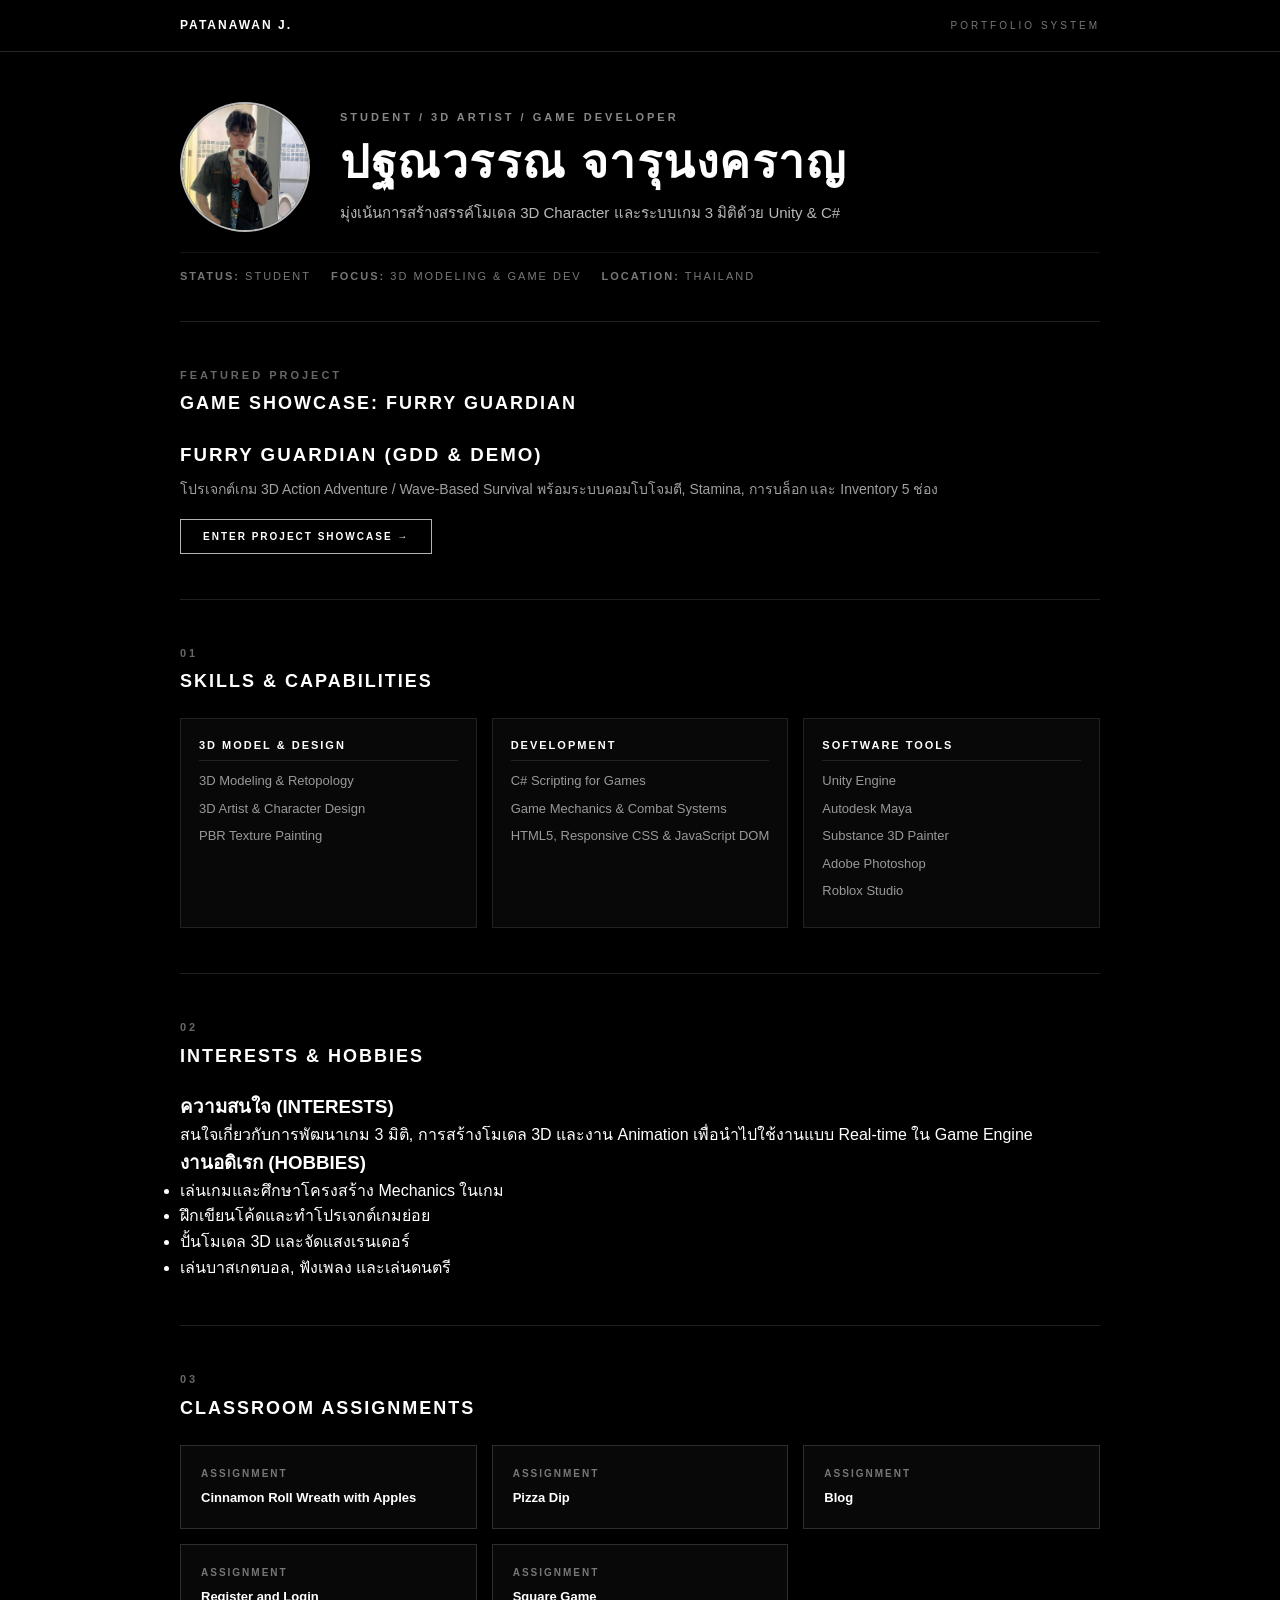
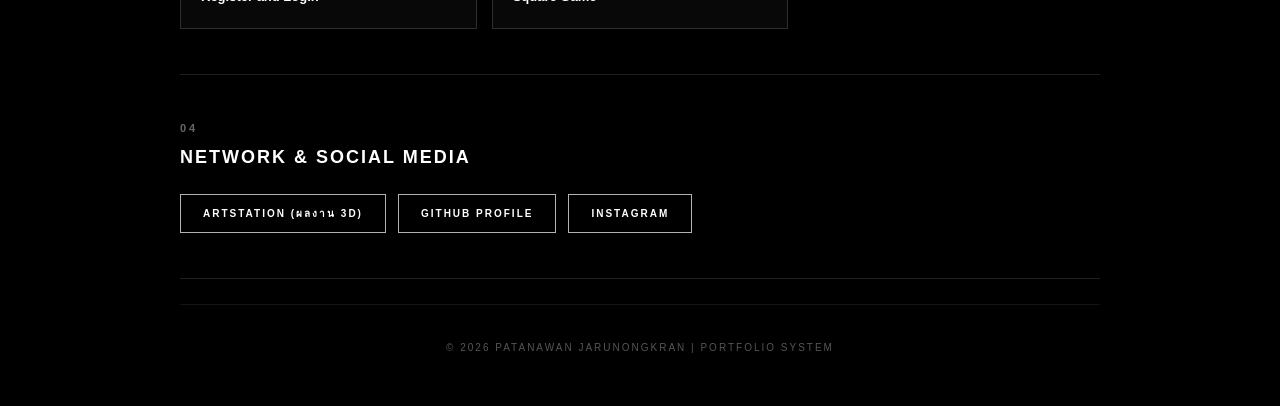
==== Portfolio/index.html @ a37f02f4 "Test" ====
<!DOCTYPE html>
<html lang="th">
<head>
    <meta charset="UTF-8">
    <meta name="viewport" content="width=device-width, initial-scale=1.0">
    <title>PATANAWAN JARUNONGKRAN | PORTFOLIO</title>
    <link rel="stylesheet" href="style.css">
</head>
<body style="opacity: 0;">

    <nav class="spacex-nav">
        <div class="nav-container">
            <span class="nav-brand">PATANAWAN J.</span>
            <span class="nav-tag">PORTFOLIO SYSTEM</span>
        </div>
    </nav>

    <div class="container">
        <!-- Hero Header -->
        <header class="spacex-hero">
            <div class="hero-profile-wrap">
                <img src="image_Ball/Profile_Ball.jpg" alt="รูปโปรไฟล์" class="profile-img" onerror="this.src='./image_Ball/Profile_Ball.jpg'">
                <div class="hero-text">
                    <p class="hero-category">STUDENT / 3D ARTIST / GAME DEVELOPER</p>
                    <h1 class="hero-title">ปฐณวรรณ จารุนงคราญ</h1>
                    <p class="hero-desc">มุ่งเน้นการสร้างสรรค์โมเดล 3D Character และระบบเกม 3 มิติด้วย Unity & C#</p>
                </div>
            </div>
            <div class="hero-meta">
                <span><strong>STATUS:</strong> STUDENT</span>
                <span><strong>FOCUS:</strong> 3D MODELING & GAME DEV</span>
                <span><strong>LOCATION:</strong> THAILAND</span>
            </div>
        </header>

        <!-- Featured Project Banner (ควบคุมด้วย JS) -->
        <section class="spacex-section">
            <div class="section-header">
                <span class="step-num">FEATURED PROJECT</span>
                <h2>GAME SHOWCASE: FURRY GUARDIAN</h2>
            </div>
            <div class="spacex-card highlight-card">
                <div>
                    <h3 style="letter-spacing: 2px; margin-bottom: 8px;">FURRY GUARDIAN (GDD & DEMO)</h3>
                    <p style="color: #a0a0a0; font-size: 14px; margin-bottom: 18px;">
                        โปรเจกต์เกม 3D Action Adventure / Wave-Based Survival พร้อมระบบคอมโบโจมตี, Stamina, การบล็อก และ Inventory 5 ช่อง
                    </p>
                </div>
                <!-- ปุ่มข้ามไปหน้า Project ด้วย JS -->
                <button type="button" class="spacex-btn solid js-nav-btn" data-href="project.html">
                    ENTER PROJECT SHOWCASE →
                </button>
            </div>
        </section>

        <!-- ทักษะและความสามารถ -->
        <section class="spacex-section">
            <div class="section-header">
                <span class="step-num">01</span>
                <h2>SKILLS & CAPABILITIES</h2>
            </div>
            <div class="spec-grid">
                <div class="spec-card">
                    <h4>3D MODEL & DESIGN</h4>
                    <ul>
                        <li>3D Modeling & Retopology</li>
                        <li>3D Artist & Character Design</li>
                        <li>PBR Texture Painting</li>
                    </ul>
                </div>
                <div class="spec-card">
                    <h4>DEVELOPMENT</h4>
                    <ul>
                        <li>C# Scripting for Games</li>
                        <li>Game Mechanics & Combat Systems</li>
                        <li>HTML5, Responsive CSS & JavaScript DOM</li>
                    </ul>
                </div>
                <div class="spec-card">
                    <h4>SOFTWARE TOOLS</h4>
                    <ul>
                        <li>Unity Engine</li>
                        <li>Autodesk Maya</li>
                        <li>Substance 3D Painter</li>
                        <li>Adobe Photoshop</li>
                        <li>Roblox Studio</li>
                    </ul>
                </div>
            </div>
        </section>

        <!-- ความสนใจและงานอดิเรก -->
        <section class="spacex-section">
            <div class="section-header">
                <span class="step-num">02</span>
                <h2>INTERESTS & HOBBIES</h2>
            </div>
            <div class="grid-2col">
                <div class="spacex-card">
                    <h3 class="card-subtitle"> ความสนใจ (INTERESTS)</h3>
                    <p class="card-text">
                        สนใจเกี่ยวกับการพัฒนาเกม 3 มิติ, การสร้างโมเดล 3D และงาน Animation เพื่อนำไปใช้งานแบบ Real-time ใน Game Engine
                    </p>
                </div>
                <div class="spacex-card">
                    <h3 class="card-subtitle">งานอดิเรก (HOBBIES)</h3>
                    <ul class="spacex-list">
                        <li>เล่นเกมและศึกษาโครงสร้าง Mechanics ในเกม</li>
                        <li>ฝึกเขียนโค้ดและทำโปรเจกต์เกมย่อย</li>
                        <li>ปั้นโมเดล 3D และจัดแสงเรนเดอร์</li>
                        <li>เล่นบาสเกตบอล, ฟังเพลง และเล่นดนตรี</li>
                    </ul>
                </div>
            </div>
        </section>

        <!-- งานมอบหมายในห้องเรียน (ทุกการ์ดคลิกผ่าน JS) -->
      <section class="spacex-section">
            <div class="section-header">
                <span class="step-num">03</span>
                <h2>CLASSROOM ASSIGNMENTS</h2>
            </div>
            <div class="assignment-grid">
                <!-- 1. Cinnamon Roll Wreath with Apples -->
                <div class="assign-card js-link" data-url="../Cinnamon Roll Wreath with Apples/recipe.html" data-blank="true">
                    <span class="assign-title">ASSIGNMENT</span>
                    <p>Cinnamon Roll Wreath with Apples</p>
                </div>

                <!-- 2. Pizza dip -->
                <div class="assign-card js-link" data-url="../Pizza dip/recipe.html" data-blank="true">
                    <span class="assign-title">ASSIGNMENT</span>
                    <p>Pizza Dip</p>
                </div>

                <!-- 3. Blog -->
                <div class="assign-card js-link" data-url="../Blog/index.html" data-blank="true">
                    <span class="assign-title">ASSIGNMENT</span>
                    <p>Blog</p>
                </div>

                <!-- 4. Register and login -->
                <div class="assign-card js-link" data-url="../Register/register.html" data-blank="true">
                    <span class="assign-title">ASSIGNMENT</span>
                    <p>Register and Login</p>
                </div>

                <!-- 5. Square game -->
                <div class="assign-card js-link" data-url="../Square game/index.html" data-blank="true">
                    <span class="assign-title">ASSIGNMENT</span>
                    <p>Square Game</p>
                </div>
            </div>
        </section>

        <!-- ช่องทาง Social Links (ควบคุมด้วย JS เปิดแท็บใหม่) -->
        <section class="spacex-section">
            <div class="section-header">
                <span class="step-num">04</span>
                <h2>NETWORK & SOCIAL MEDIA</h2>
            </div>
            <div class="spacex-btn-group">
                <button type="button" class="spacex-btn js-nav-btn" data-href="https://www.artstation.com/ball_patanawan" data-target="_blank">
                    ARTSTATION (ผลงาน 3D)
                </button>
                <button type="button" class="spacex-btn js-nav-btn" data-href="https://github.com/Ballyuyio" data-target="_blank">
                    GITHUB PROFILE
                </button>
                <button type="button" class="spacex-btn js-nav-btn" data-href="https://www.instagram.com/ball_patanawan/" data-target="_blank">
                    INSTAGRAM
                </button>
            </div>
        </section>

        <footer class="spacex-footer">
            <p>© 2026 PATANAWAN JARUNONGKRAN | PORTFOLIO SYSTEM</p>
        </footer>
    </div>

    <!-- เชื่อมโยง External JavaScript -->
    <script src="main.js"></script>
</body>
</html>
---- Portfolio/style.css ----
/* ===================================================
   SPACEX DESIGN SYSTEM & RESPONSIVE ENGINE (ALL PAGES)
   =================================================== */
* {
    margin: 0;
    padding: 0;
    box-sizing: border-box;
    font-family: -apple-system, BlinkMacSystemFont, "Segoe UI", Roboto, "Helvetica Neue", Arial, sans-serif;
}

body {
    background-color: #000000;
    color: #ffffff;
    line-height: 1.6;
    padding-bottom: 40px;
    overflow-x: hidden;
}

/* คอนเทนเนอร์หลัก กำหนดกรอบความกว้างให้อยู่ตรงกลางจอเสมอ */
.container {
    width: 100%;
    max-width: 960px;
    margin: 0 auto;
    padding: 0 20px;
}

/* Navigation Bar ด้านบน */
.spacex-nav {
    position: sticky;
    top: 0;
    width: 100%;
    background-color: rgba(0, 0, 0, 0.92);
    backdrop-filter: blur(10px);
    border-bottom: 1px solid rgba(255, 255, 255, 0.15);
    z-index: 1000;
}

.nav-container {
    max-width: 960px;
    margin: 0 auto;
    display: flex;
    justify-content: space-between;
    align-items: center;
    padding: 16px 20px;
}

.nav-brand {
    color: #ffffff;
    font-size: 12px;
    font-weight: 700;
    letter-spacing: 2px;
    text-decoration: none;
    transition: opacity 0.2s;
}

.nav-brand:hover {
    opacity: 0.6;
}

.nav-tag {
    font-size: 10px;
    letter-spacing: 3px;
    color: #777777;
}

/* ส่วนหัว Hero Header */
.spacex-hero {
    padding: 50px 0 35px 0;
    border-bottom: 1px solid rgba(255, 255, 255, 0.12);
}

.hero-profile-wrap {
    display: flex;
    align-items: center;
    gap: 30px;
}

.profile-img {
    width: 130px;
    height: 130px;
    min-width: 130px;
    border-radius: 50%;
    object-fit: cover;
    border: 2px solid rgba(255, 255, 255, 0.7);
    background-color: #111111;
}

.hero-text {
    flex: 1;
}

.hero-category {
    font-size: 11px;
    letter-spacing: 3px;
    color: #888888;
    margin-bottom: 8px;
    font-weight: 700;
}

.hero-title {
    font-size: clamp(26px, 4.5vw, 46px);
    font-weight: 900;
    letter-spacing: 1.5px;
    line-height: 1.2;
    margin-bottom: 10px;
}

.hero-desc {
    font-size: 15px;
    color: #b8b8b8;
    font-weight: 300;
    line-height: 1.7;
    max-width: 700px;
}

.hero-showcase-box {
    margin: 25px 0;
    border: 1px solid rgba(255, 255, 255, 0.15);
    background: #080808;
}

.showcase-img {
    width: 100%;
    max-height: 480px;
    object-fit: cover;
    display: block;
}

.hero-meta {
    display: flex;
    gap: 20px;
    flex-wrap: wrap;
    font-size: 11px;
    letter-spacing: 2px;
    color: #777777;
    margin-top: 20px;
    padding-top: 15px;
    border-top: 1px solid rgba(255, 255, 255, 0.08);
}

/* Section ทั่วไป */
.spacex-section {
    padding: 45px 0;
    border-bottom: 1px solid rgba(255, 255, 255, 0.12);
}

.section-header {
    margin-bottom: 22px;
}

.step-num {
    font-size: 11px;
    font-weight: 700;
    letter-spacing: 3px;
    color: #666666;
    display: block;
    margin-bottom: 5px;
}

.section-header h2 {
    font-size: 18px;
    font-weight: 800;
    letter-spacing: 2px;
}

.section-intro {
    font-size: 14px;
    color: #a8a8a8;
    margin-bottom: 20px;
}

/* คุมขนาดกล่อง Video ไม่ให้ล้น */
.video-container-box {
    width: 100%;
    max-width: 820px;
    margin: 0 auto;
    background: #080808;
    border: 1px solid rgba(255, 255, 255, 0.15);
    aspect-ratio: 16 / 9;
    overflow: hidden;
}

.spacex-video {
    width: 100%;
    height: 100%;
    object-fit: contain;
    background: #000;
    display: block;
}

.note-text {
    font-size: 12px;
    color: #777777;
    margin-top: 12px;
    line-height: 1.6;
}

/* แกลเลอรี 3 คอลัมน์สำหรับ Animation / Progress */
.grid-3col {
    display: grid;
    grid-template-columns: repeat(auto-fit, minmax(250px, 1fr));
    gap: 15px;
}

.media-card {
    background: #080808;
    border: 1px solid rgba(255, 255, 255, 0.12);
    overflow: hidden;
}

.video-card-wrap {
    width: 100%;
    height: 220px;
    background: #050505;
    overflow: hidden;
}

.card-video {
    width: 100%;
    height: 100%;
    object-fit: cover;
    display: block;
}

.card-info {
    padding: 15px;
}

.card-info h5 {
    font-size: 11px;
    letter-spacing: 1.5px;
    color: #ffffff;
    margin-bottom: 6px;
}

.card-info p {
    font-size: 12px;
    color: #888888;
    line-height: 1.6;
}

/* Grid Layouts สำหรับ Specs */
.spec-grid {
    display: grid;
    grid-template-columns: repeat(auto-fit, minmax(210px, 1fr));
    gap: 15px;
}

.spec-card {
    background: #080808;
    border: 1px solid rgba(255, 255, 255, 0.1);
    padding: 18px;
}

.spec-card h4 {
    font-size: 11px;
    letter-spacing: 2px;
    margin-bottom: 10px;
    border-bottom: 1px solid rgba(255, 255, 255, 0.1);
    padding-bottom: 6px;
    color: #ffffff;
}

.spec-card ul {
    list-style: none;
}

.spec-card li {
    font-size: 13px;
    color: #999999;
    margin-bottom: 8px;
    line-height: 1.5;
}

/* แกลเลอรีรูปภาพ Screenshots */
.gallery-grid {
    display: grid;
    grid-template-columns: repeat(auto-fit, minmax(200px, 1fr));
    gap: 15px;
}

.gallery-item {
    border: 1px solid rgba(255, 255, 255, 0.12);
    background: #080808;
    overflow: hidden;
}

.gallery-item img {
    width: 100%;
    height: 160px;
    object-fit: cover;
    display: block;
    filter: grayscale(15%);
    transition: filter 0.25s ease, transform 0.25s ease;
}

.gallery-item:hover img {
    filter: grayscale(0%);
    transform: scale(1.02);
}

.caption, .gallery-item .caption {
    display: block;
    padding: 8px 10px;
    font-size: 10px;
    letter-spacing: 1.5px;
    color: #777777;
    background: #050505;
}

/* แผนงาน Roadmap */
.roadmap-box {
    display: grid;
    grid-template-columns: repeat(auto-fit, minmax(190px, 1fr));
    gap: 15px;
}

.roadmap-node {
    border-left: 2px solid #ffffff;
    padding-left: 12px;
}

.node-title {
    font-size: 10px;
    letter-spacing: 2px;
    color: #666666;
    display: block;
    margin-bottom: 4px;
    font-weight: 700;
}

.roadmap-node p {
    font-size: 13px;
    color: #bbbbbb;
}

/* ปุ่มกดสไตล์ SpaceX */
.spacex-btn-group {
    display: flex;
    gap: 12px;
    flex-wrap: wrap;
}

.spacex-btn {
    text-decoration: none;
    color: #ffffff;
    border: 1px solid rgba(255, 255, 255, 0.7);
    background: transparent;
    padding: 11px 22px;
    font-size: 10px;
    font-weight: 700;
    letter-spacing: 2px;
    display: inline-block;
    text-align: center;
    transition: background-color 0.2s ease, color 0.2s ease;
}

.spacex-btn:hover {
    background-color: #ffffff;
    color: #000000;
}

.spacex-footer {
    text-align: center;
    padding: 35px 20px 10px 20px;
    font-size: 10px;
    letter-spacing: 2px;
    color: #555555;
    border-top: 1px solid rgba(255, 255, 255, 0.08);
    margin-top: 25px;
}

/* การจัด Grid และการ์ด Assignment ให้เป็นกล่องสวยงาม */
.assignment-grid {
    display: grid;
    grid-template-columns: repeat(auto-fit, minmax(220px, 1fr));
    gap: 15px;
    margin-top: 15px;
}

.assign-card {
    background: #080808;
    border: 1px solid rgba(255, 255, 255, 0.15);
    padding: 20px;
    display: block;
    user-select: none;
    transition: border-color 0.25s ease, background 0.25s ease, transform 0.25s ease;
}

.assign-card:hover {
    border-color: #ffffff;
    background: #111111;
    transform: translateY(-2px);
}

.assign-title {
    font-size: 10px;
    letter-spacing: 2px;
    color: #777777;
    display: block;
    margin-bottom: 6px;
    font-weight: 700;
}

.assign-card p {
    font-size: 13px;
    font-weight: 600;
    color: #ffffff;
}

/* ===================================================
   RESPONSIVE DESIGN (มือถือและจอเล็ก)
   =================================================== */
@media screen and (max-width: 768px) {
    .container {
        padding: 0 16px;
    }

    .hero-profile-wrap {
        flex-direction: column;
        text-align: center;
        gap: 15px;
    }

    .hero-meta {
        justify-content: center;
        gap: 12px;
    }

    .spacex-section {
        padding: 35px 0;
    }

    .spacex-btn-group {
        flex-direction: column;
    }

    .spacex-btn {
        width: 100%;
    }
}
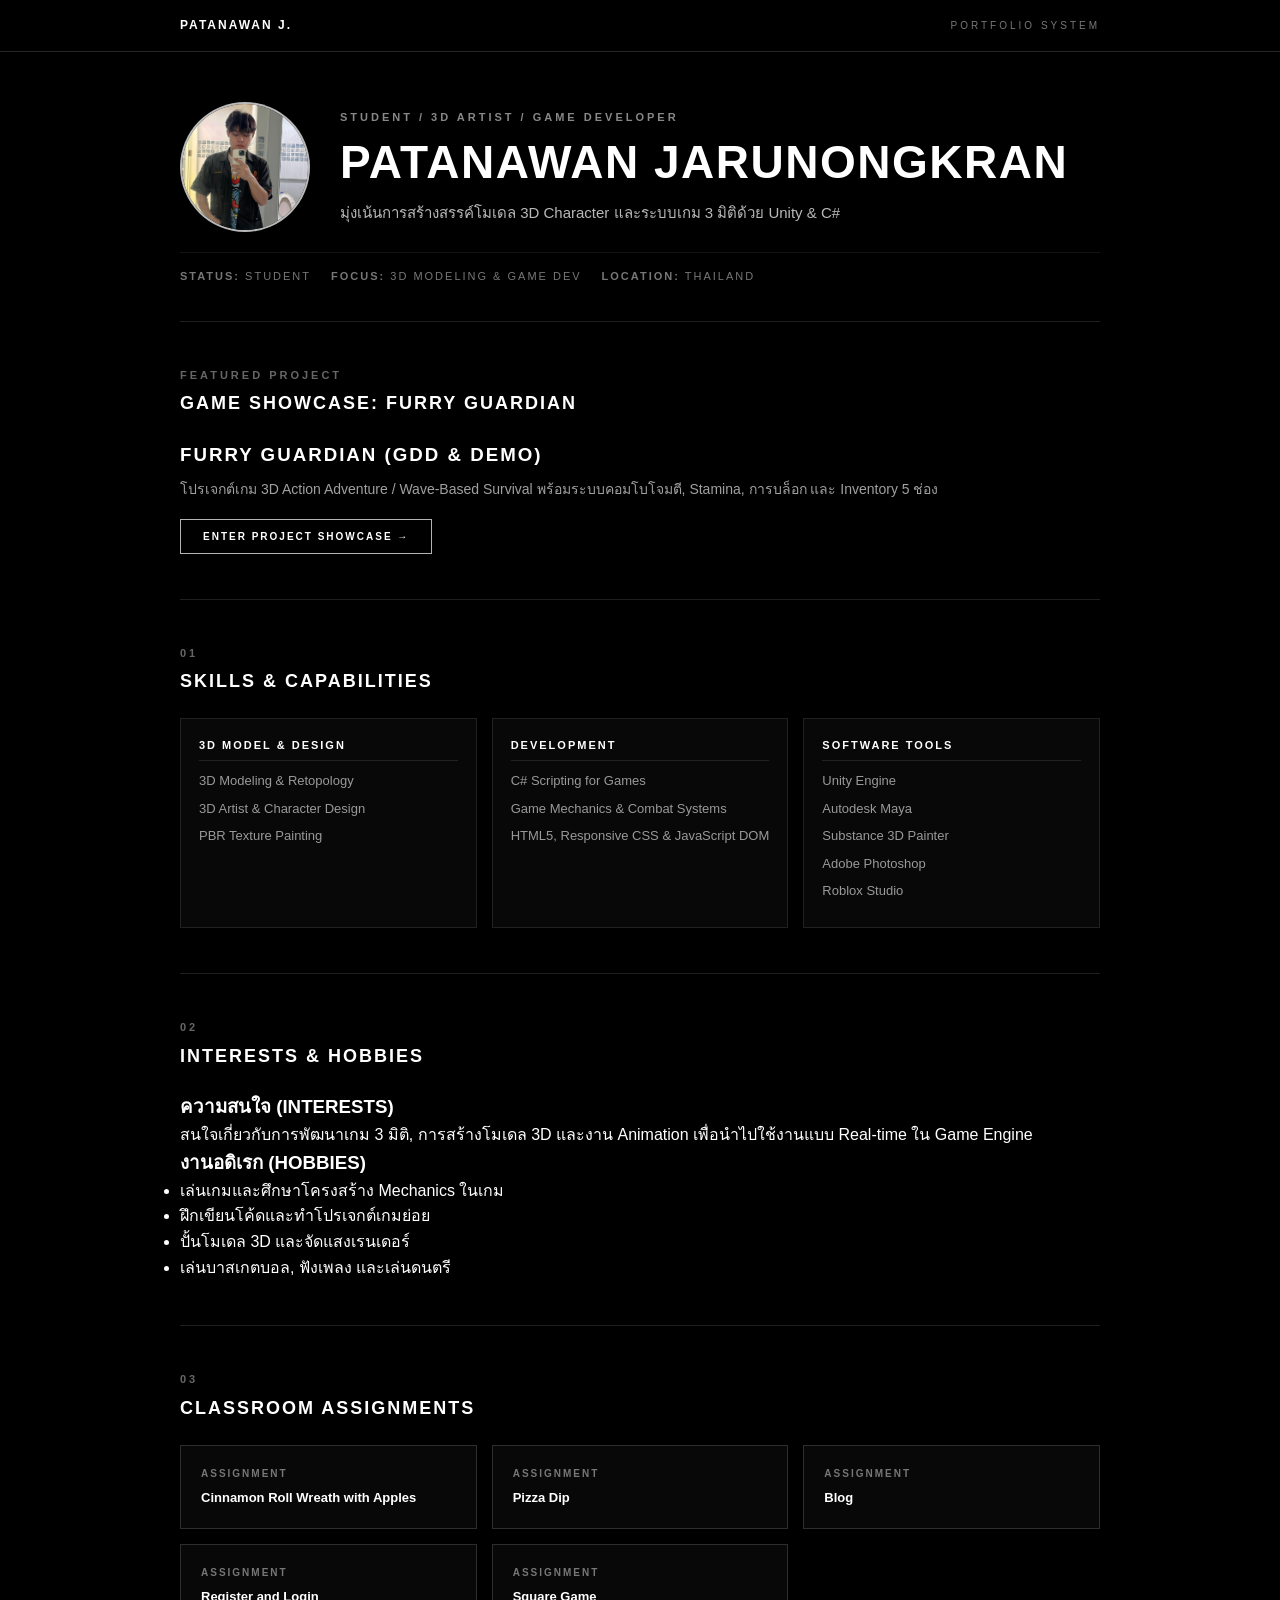
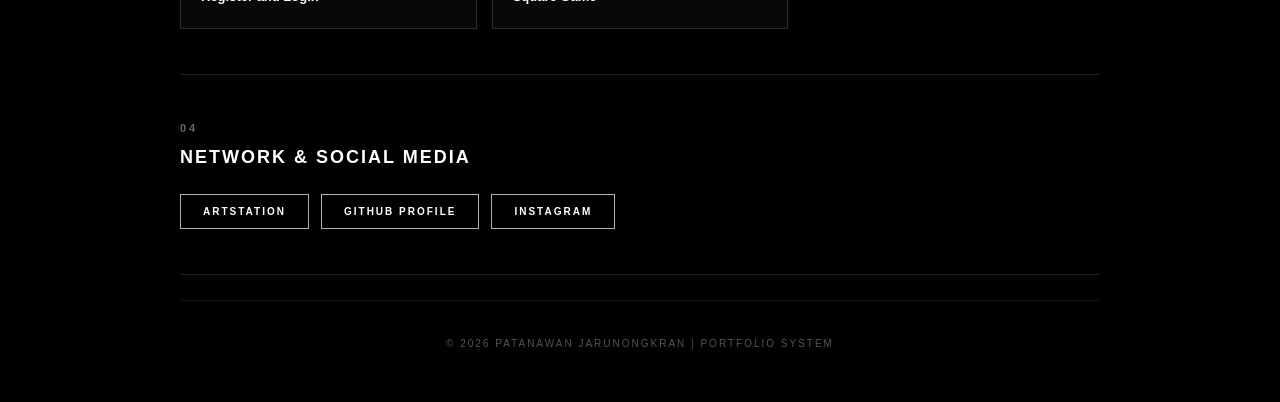
==== commit 5ebd576e: "า" ====
--- a/Portfolio/index.html
+++ b/Portfolio/index.html
@@ -22,7 +22,7 @@
                 <img src="image_Ball/Profile_Ball.jpg" alt="รูปโปรไฟล์" class="profile-img" onerror="this.src='./image_Ball/Profile_Ball.jpg'">
                 <div class="hero-text">
                     <p class="hero-category">STUDENT / 3D ARTIST / GAME DEVELOPER</p>
-                    <h1 class="hero-title">ปฐณวรรณ จารุนงคราญ</h1>
+                    <h1 class="hero-title">PATANAWAN JARUNONGKRAN</h1>
                     <p class="hero-desc">มุ่งเน้นการสร้างสรรค์โมเดล 3D Character และระบบเกม 3 มิติด้วย Unity & C#</p>
                 </div>
             </div>
@@ -161,7 +161,7 @@
             </div>
             <div class="spacex-btn-group">
                 <button type="button" class="spacex-btn js-nav-btn" data-href="https://www.artstation.com/ball_patanawan" data-target="_blank">
-                    ARTSTATION (ผลงาน 3D)
+                    ARTSTATION 
                 </button>
                 <button type="button" class="spacex-btn js-nav-btn" data-href="https://github.com/Ballyuyio" data-target="_blank">
                     GITHUB PROFILE
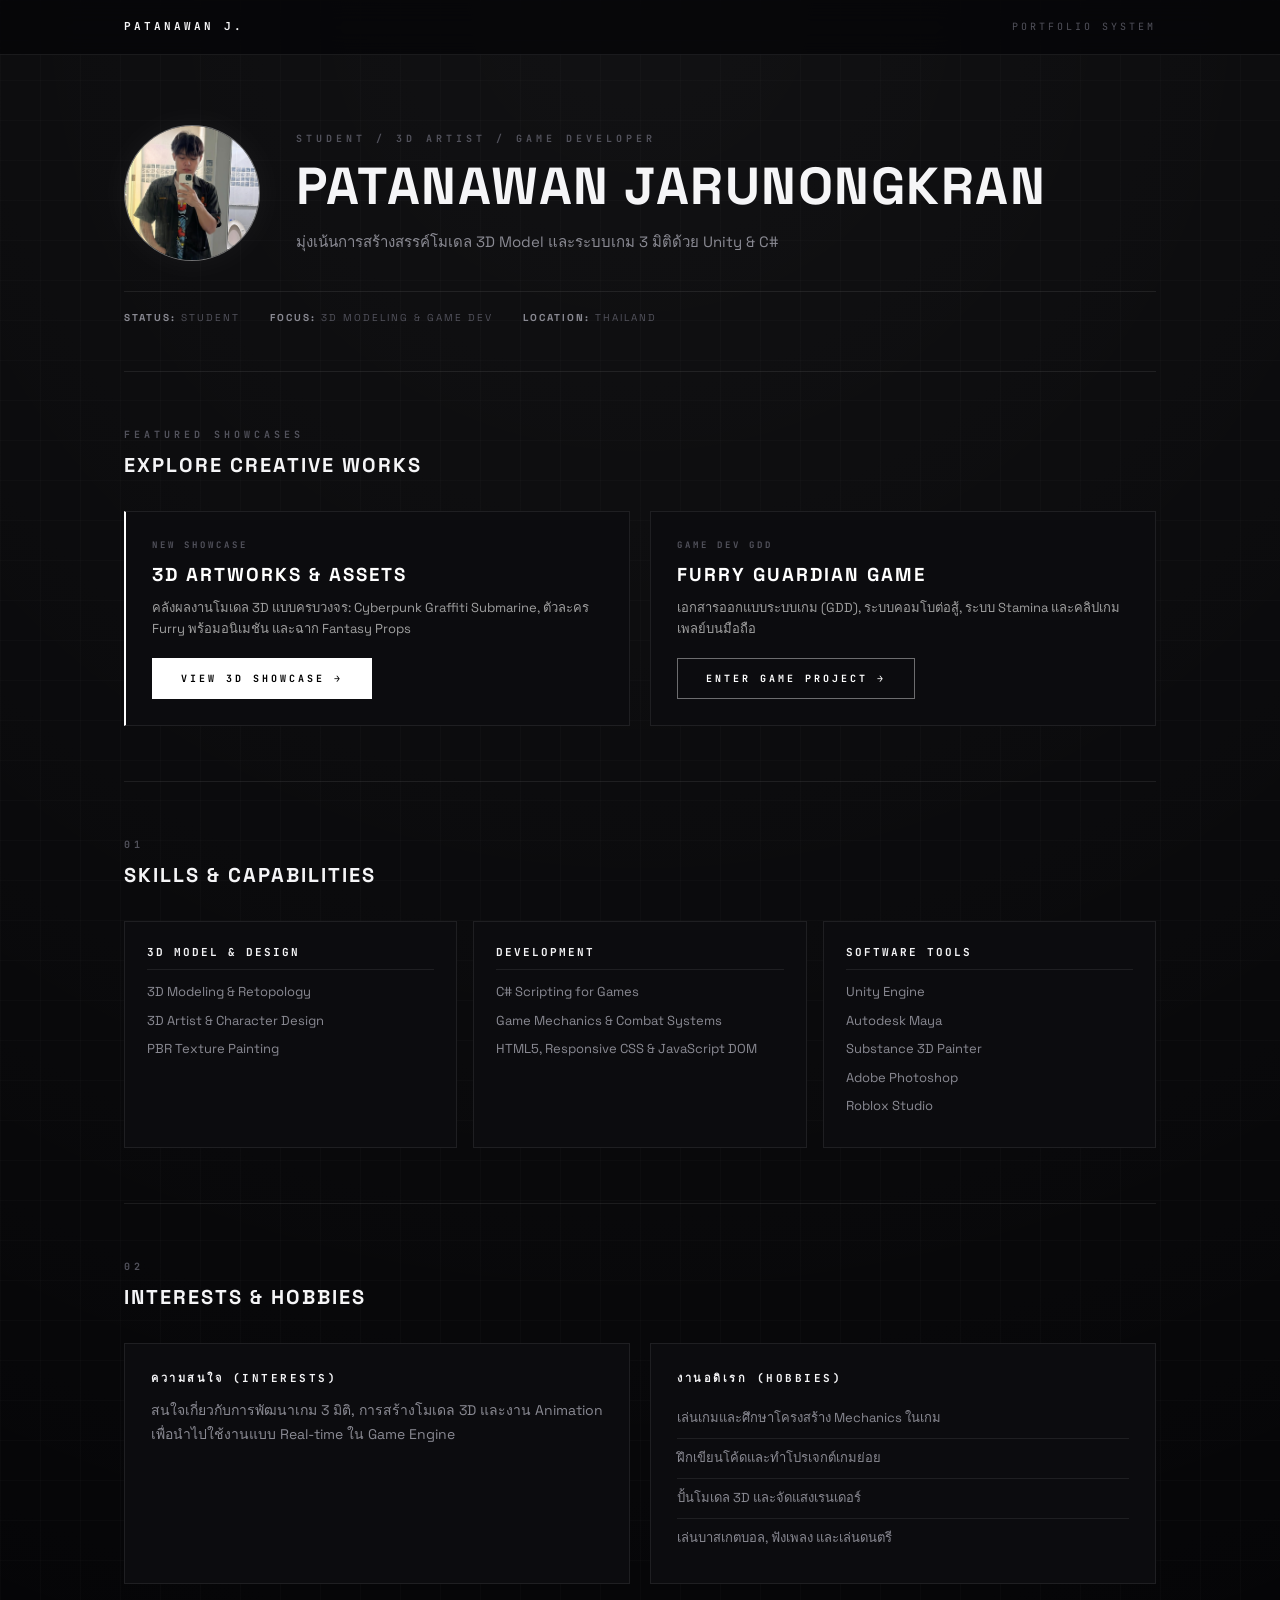
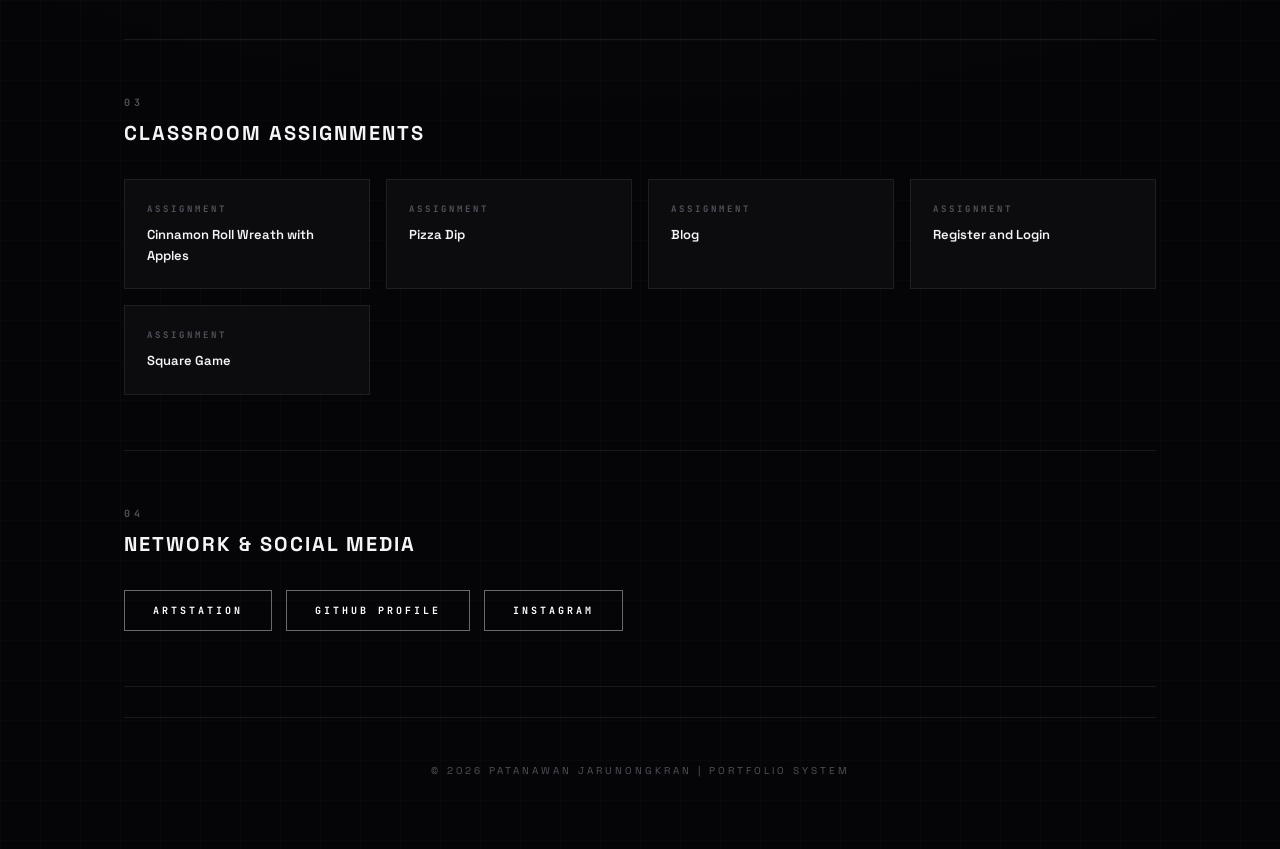
==== commit 63c1b8e8: "Ver2" ====
--- a/Portfolio/index.html
+++ b/Portfolio/index.html
@@ -23,7 +23,7 @@
                 <div class="hero-text">
                     <p class="hero-category">STUDENT / 3D ARTIST / GAME DEVELOPER</p>
                     <h1 class="hero-title">PATANAWAN JARUNONGKRAN</h1>
-                    <p class="hero-desc">มุ่งเน้นการสร้างสรรค์โมเดล 3D Character และระบบเกม 3 มิติด้วย Unity & C#</p>
+                    <p class="hero-desc">มุ่งเน้นการสร้างสรรค์โมเดล 3D Model และระบบเกม 3 มิติด้วย Unity & C#</p>
                 </div>
             </div>
             <div class="hero-meta">
@@ -33,23 +33,36 @@
             </div>
         </header>
 
-        <!-- Featured Project Banner (ควบคุมด้วย JS) -->
+       <!-- ส่วนเลือกระหว่างดู Game Project หรือ 3D Works Showcase -->
         <section class="spacex-section">
             <div class="section-header">
-                <span class="step-num">FEATURED PROJECT</span>
-                <h2>GAME SHOWCASE: FURRY GUARDIAN</h2>
+                <span class="step-num">FEATURED SHOWCASES</span>
+                <h2>EXPLORE CREATIVE WORKS</h2>
             </div>
-            <div class="spacex-card highlight-card">
-                <div>
-                    <h3 style="letter-spacing: 2px; margin-bottom: 8px;">FURRY GUARDIAN (GDD & DEMO)</h3>
-                    <p style="color: #a0a0a0; font-size: 14px; margin-bottom: 18px;">
-                        โปรเจกต์เกม 3D Action Adventure / Wave-Based Survival พร้อมระบบคอมโบโจมตี, Stamina, การบล็อก และ Inventory 5 ช่อง
+            <div class="grid-2col">
+                <!-- การ์ด 1: ไปหน้า 3D Works -->
+                <div class="spacex-card highlight-card">
+                    <span class="assign-title">NEW SHOWCASE</span>
+                    <h3 style="letter-spacing: 2px; margin-bottom: 8px; color: #fff;">3D ARTWORKS & ASSETS</h3>
+                    <p style="color: #a0a0a0; font-size: 13px; margin-bottom: 18px;">
+                        คลังผลงานโมเดล 3D แบบครบวงจร: Cyberpunk Graffiti Submarine, ตัวละคร Furry พร้อมอนิเมชัน และฉาก Fantasy Props
                     </p>
+                    <button type="button" class="spacex-btn solid js-nav-btn" data-href="3dworks.html">
+                        VIEW 3D SHOWCASE →
+                    </button>
                 </div>
-                <!-- ปุ่มข้ามไปหน้า Project ด้วย JS -->
-                <button type="button" class="spacex-btn solid js-nav-btn" data-href="project.html">
-                    ENTER PROJECT SHOWCASE →
-                </button>
+
+                <!-- การ์ด 2: ไปหน้า Game Project -->
+                <div class="spacex-card">
+                    <span class="assign-title">GAME DEV GDD</span>
+                    <h3 style="letter-spacing: 2px; margin-bottom: 8px; color: #fff;">FURRY GUARDIAN GAME</h3>
+                    <p style="color: #a0a0a0; font-size: 13px; margin-bottom: 18px;">
+                        เอกสารออกแบบระบบเกม (GDD), ระบบคอมโบต่อสู้, ระบบ Stamina และคลิปเกมเพลย์บนมือถือ
+                    </p>
+                    <button type="button" class="spacex-btn js-nav-btn" data-href="project.html">
+                        ENTER GAME PROJECT →
+                    </button>
+                </div>
             </div>
         </section>
 
--- a/Portfolio/style.css
+++ b/Portfolio/style.css
@@ -1,56 +1,85 @@
 /* ===================================================
-   SPACEX DESIGN SYSTEM & RESPONSIVE ENGINE (ALL PAGES)
-   =================================================== */
+   SPACEX / INDUSTRIAL TECH DESIGN SYSTEM
+   AUTHOR: PATANAWAN J.
+   =================================================== */
+
+@import url('https://fonts.googleapis.com/css2?family=Space+Grotesk:wght@400;600;700&family=JetBrains+Mono:wght@300;400;700&display=swap');
+
+:root {
+    --bg-black: #050507;
+    --card-surface: #0c0c0f;
+    --card-hover: #121217;
+    --border-subtle: rgba(255, 255, 255, 0.08);
+    --border-active: rgba(255, 255, 255, 0.28);
+    --text-primary: #f5f5f7;
+    --text-secondary: #8a8a93;
+    --text-muted: #52525c;
+    --accent-glow: rgba(255, 255, 255, 0.04);
+}
+
 * {
     margin: 0;
     padding: 0;
     box-sizing: border-box;
-    font-family: -apple-system, BlinkMacSystemFont, "Segoe UI", Roboto, "Helvetica Neue", Arial, sans-serif;
+    font-family: 'Space Grotesk', -apple-system, BlinkMacSystemFont, "Segoe UI", Roboto, sans-serif;
 }
 
 body {
-    background-color: #000000;
-    color: #ffffff;
+    background-color: var(--bg-black);
+    color: var(--text-primary);
     line-height: 1.6;
-    padding-bottom: 40px;
+    padding-bottom: 60px;
     overflow-x: hidden;
-}
-
-/* คอนเทนเนอร์หลัก กำหนดกรอบความกว้างให้อยู่ตรงกลางจอเสมอ */
+    /* พื้นหลัง Subtle Technical Grid */
+    background-image: 
+        radial-gradient(circle at 50% 0%, rgba(255, 255, 255, 0.05) 0%, transparent 70%),
+        linear-gradient(to right, rgba(255, 255, 255, 0.015) 1px, transparent 1px),
+        linear-gradient(to bottom, rgba(255, 255, 255, 0.015) 1px, transparent 1px);
+    background-size: 100% 100%, 40px 40px, 40px 40px;
+}
+
+/* ===================================================
+   LAYOUT & CONTAINERS
+   =================================================== */
 .container {
     width: 100%;
-    max-width: 960px;
+    max-width: 1080px;
     margin: 0 auto;
-    padding: 0 20px;
-}
-
-/* Navigation Bar ด้านบน */
+    padding: 0 24px;
+}
+
+/* ===================================================
+   SPACEX NAVIGATION BAR
+   =================================================== */
 .spacex-nav {
     position: sticky;
     top: 0;
     width: 100%;
-    background-color: rgba(0, 0, 0, 0.92);
-    backdrop-filter: blur(10px);
-    border-bottom: 1px solid rgba(255, 255, 255, 0.15);
+    background-color: rgba(5, 5, 7, 0.75);
+    backdrop-filter: blur(16px);
+    -webkit-backdrop-filter: blur(16px);
+    border-bottom: 1px solid var(--border-subtle);
     z-index: 1000;
 }
 
 .nav-container {
-    max-width: 960px;
+    max-width: 1080px;
     margin: 0 auto;
     display: flex;
     justify-content: space-between;
     align-items: center;
-    padding: 16px 20px;
+    padding: 18px 24px;
 }
 
 .nav-brand {
-    color: #ffffff;
-    font-size: 12px;
+    color: var(--text-primary);
+    font-size: 11px;
     font-weight: 700;
-    letter-spacing: 2px;
+    letter-spacing: 3px;
+    text-transform: uppercase;
     text-decoration: none;
-    transition: opacity 0.2s;
+    transition: opacity 0.25s ease;
+    font-family: 'JetBrains Mono', monospace;
 }
 
 .nav-brand:hover {
@@ -60,29 +89,40 @@
 .nav-tag {
     font-size: 10px;
     letter-spacing: 3px;
-    color: #777777;
-}
-
-/* ส่วนหัว Hero Header */
+    color: var(--text-muted);
+    font-family: 'JetBrains Mono', monospace;
+}
+
+/* ===================================================
+   HERO & PROFILE SECTION
+   =================================================== */
 .spacex-hero {
-    padding: 50px 0 35px 0;
-    border-bottom: 1px solid rgba(255, 255, 255, 0.12);
+    padding: 70px 0 45px 0;
+    border-bottom: 1px solid var(--border-subtle);
+    position: relative;
 }
 
 .hero-profile-wrap {
     display: flex;
     align-items: center;
-    gap: 30px;
+    gap: 36px;
 }
 
 .profile-img {
-    width: 130px;
-    height: 130px;
-    min-width: 130px;
+    width: 136px;
+    height: 136px;
+    min-width: 136px;
     border-radius: 50%;
     object-fit: cover;
-    border: 2px solid rgba(255, 255, 255, 0.7);
-    background-color: #111111;
+    border: 1px solid rgba(255, 255, 255, 0.4);
+    box-shadow: 0 0 35px rgba(255, 255, 255, 0.05);
+    background-color: #121214;
+    transition: transform 0.4s ease, border-color 0.4s ease;
+}
+
+.profile-img:hover {
+    transform: scale(1.03);
+    border-color: #ffffff;
 }
 
 .hero-text {
@@ -90,175 +130,170 @@
 }
 
 .hero-category {
-    font-size: 11px;
-    letter-spacing: 3px;
-    color: #888888;
-    margin-bottom: 8px;
+    font-size: 10px;
+    letter-spacing: 4px;
+    color: var(--text-muted);
+    margin-bottom: 10px;
     font-weight: 700;
+    font-family: 'JetBrains Mono', monospace;
 }
 
 .hero-title {
-    font-size: clamp(26px, 4.5vw, 46px);
-    font-weight: 900;
+    font-size: clamp(30px, 4.5vw, 52px);
+    font-weight: 700;
     letter-spacing: 1.5px;
-    line-height: 1.2;
-    margin-bottom: 10px;
+    line-height: 1.15;
+    margin-bottom: 12px;
+    text-transform: uppercase;
 }
 
 .hero-desc {
     font-size: 15px;
-    color: #b8b8b8;
-    font-weight: 300;
+    color: var(--text-secondary);
+    font-weight: 400;
     line-height: 1.7;
-    max-width: 700px;
-}
-
-.hero-showcase-box {
-    margin: 25px 0;
-    border: 1px solid rgba(255, 255, 255, 0.15);
-    background: #080808;
-}
-
-.showcase-img {
-    width: 100%;
-    max-height: 480px;
-    object-fit: cover;
-    display: block;
+    max-width: 720px;
 }
 
 .hero-meta {
     display: flex;
+    gap: 30px;
+    flex-wrap: wrap;
+    font-size: 10px;
+    letter-spacing: 2px;
+    color: var(--text-muted);
+    margin-top: 30px;
+    padding-top: 18px;
+    border-top: 1px solid var(--border-subtle);
+    font-family: 'JetBrains Mono', monospace;
+}
+
+.hero-meta span strong {
+    color: var(--text-secondary);
+}
+
+/* ===================================================
+   SECTIONS & TECHNICAL HEADERS
+   =================================================== */
+.spacex-section {
+    padding: 55px 0;
+    border-bottom: 1px solid var(--border-subtle);
+    position: relative;
+}
+
+.section-header {
+    margin-bottom: 30px;
+}
+
+.step-num {
+    font-size: 10px;
+    font-weight: 700;
+    letter-spacing: 4px;
+    color: var(--text-muted);
+    display: block;
+    margin-bottom: 6px;
+    font-family: 'JetBrains Mono', monospace;
+}
+
+.section-header h2 {
+    font-size: 20px;
+    font-weight: 700;
+    letter-spacing: 2px;
+    text-transform: uppercase;
+}
+
+/* ===================================================
+   CARDS & PANELS (INDUSTRIAL HUD STYLE)
+   =================================================== */
+.spacex-card {
+    background-color: var(--card-surface);
+    border: 1px solid var(--border-subtle);
+    padding: 26px;
+    transition: all 0.3s cubic-bezier(0.16, 1, 0.3, 1);
+    position: relative;
+}
+
+.spacex-card:hover {
+    background-color: var(--card-hover);
+    border-color: var(--border-active);
+    box-shadow: 0 10px 30px rgba(0, 0, 0, 0.4);
+}
+
+.highlight-card {
+    border-left: 2px solid #ffffff;
+}
+
+.card-subtitle {
+    font-size: 11px;
+    letter-spacing: 2.5px;
+    margin-bottom: 12px;
+    color: var(--text-primary);
+    text-transform: uppercase;
+    font-family: 'JetBrains Mono', monospace;
+}
+
+.card-text {
+    font-size: 14px;
+    color: var(--text-secondary);
+    line-height: 1.7;
+}
+
+.spacex-list {
+    list-style: none;
+}
+
+.spacex-list li {
+    padding: 9px 0;
+    border-bottom: 1px solid var(--border-subtle);
+    font-size: 13px;
+    color: var(--text-secondary);
+}
+
+.spacex-list li:last-child {
+    border-bottom: none;
+}
+
+/* ===================================================
+   GRIDS & MULTI-COLUMNS
+   =================================================== */
+.grid-2col {
+    display: grid;
+    grid-template-columns: repeat(auto-fit, minmax(320px, 1fr));
     gap: 20px;
-    flex-wrap: wrap;
-    font-size: 11px;
-    letter-spacing: 2px;
-    color: #777777;
-    margin-top: 20px;
-    padding-top: 15px;
-    border-top: 1px solid rgba(255, 255, 255, 0.08);
-}
-
-/* Section ทั่วไป */
-.spacex-section {
-    padding: 45px 0;
-    border-bottom: 1px solid rgba(255, 255, 255, 0.12);
-}
-
-.section-header {
-    margin-bottom: 22px;
-}
-
-.step-num {
-    font-size: 11px;
-    font-weight: 700;
-    letter-spacing: 3px;
-    color: #666666;
-    display: block;
-    margin-bottom: 5px;
-}
-
-.section-header h2 {
-    font-size: 18px;
-    font-weight: 800;
-    letter-spacing: 2px;
-}
-
-.section-intro {
-    font-size: 14px;
-    color: #a8a8a8;
-    margin-bottom: 20px;
-}
-
-/* คุมขนาดกล่อง Video ไม่ให้ล้น */
-.video-container-box {
-    width: 100%;
-    max-width: 820px;
-    margin: 0 auto;
-    background: #080808;
-    border: 1px solid rgba(255, 255, 255, 0.15);
-    aspect-ratio: 16 / 9;
-    overflow: hidden;
-}
-
-.spacex-video {
-    width: 100%;
-    height: 100%;
-    object-fit: contain;
-    background: #000;
-    display: block;
-}
-
-.note-text {
-    font-size: 12px;
-    color: #777777;
-    margin-top: 12px;
-    line-height: 1.6;
-}
-
-/* แกลเลอรี 3 คอลัมน์สำหรับ Animation / Progress */
+    align-items: stretch;
+}
+
 .grid-3col {
     display: grid;
-    grid-template-columns: repeat(auto-fit, minmax(250px, 1fr));
-    gap: 15px;
-}
-
-.media-card {
-    background: #080808;
-    border: 1px solid rgba(255, 255, 255, 0.12);
-    overflow: hidden;
-}
-
-.video-card-wrap {
-    width: 100%;
-    height: 220px;
-    background: #050505;
-    overflow: hidden;
-}
-
-.card-video {
-    width: 100%;
-    height: 100%;
-    object-fit: cover;
-    display: block;
-}
-
-.card-info {
-    padding: 15px;
-}
-
-.card-info h5 {
-    font-size: 11px;
-    letter-spacing: 1.5px;
-    color: #ffffff;
-    margin-bottom: 6px;
-}
-
-.card-info p {
-    font-size: 12px;
-    color: #888888;
-    line-height: 1.6;
-}
-
-/* Grid Layouts สำหรับ Specs */
+    grid-template-columns: repeat(auto-fit, minmax(260px, 1fr));
+    gap: 16px;
+}
+
 .spec-grid {
     display: grid;
-    grid-template-columns: repeat(auto-fit, minmax(210px, 1fr));
-    gap: 15px;
+    grid-template-columns: repeat(auto-fit, minmax(230px, 1fr));
+    gap: 16px;
 }
 
 .spec-card {
-    background: #080808;
-    border: 1px solid rgba(255, 255, 255, 0.1);
-    padding: 18px;
+    background: var(--card-surface);
+    border: 1px solid var(--border-subtle);
+    padding: 22px;
+    transition: border-color 0.25s ease;
+}
+
+.spec-card:hover {
+    border-color: var(--border-active);
 }
 
 .spec-card h4 {
     font-size: 11px;
     letter-spacing: 2px;
-    margin-bottom: 10px;
-    border-bottom: 1px solid rgba(255, 255, 255, 0.1);
-    padding-bottom: 6px;
-    color: #ffffff;
+    margin-bottom: 12px;
+    border-bottom: 1px solid var(--border-subtle);
+    padding-bottom: 8px;
+    color: var(--text-primary);
+    font-family: 'JetBrains Mono', monospace;
 }
 
 .spec-card ul {
@@ -267,149 +302,324 @@
 
 .spec-card li {
     font-size: 13px;
-    color: #999999;
+    color: var(--text-secondary);
+    margin-bottom: 9px;
+    line-height: 1.5;
+}
+
+/* ===================================================
+   ASSIGNMENT TILES
+   =================================================== */
+.assignment-grid {
+    display: grid;
+    grid-template-columns: repeat(auto-fit, minmax(220px, 1fr));
+    gap: 16px;
+}
+
+.assign-card {
+    background: var(--card-surface);
+    border: 1px solid var(--border-subtle);
+    padding: 22px;
+    display: block;
+    user-select: none;
+    transition: all 0.25s cubic-bezier(0.16, 1, 0.3, 1);
+    position: relative;
+    overflow: hidden;
+}
+
+.assign-card::before {
+    content: "";
+    position: absolute;
+    top: 0;
+    left: 0;
+    width: 2px;
+    height: 0;
+    background: #ffffff;
+    transition: height 0.3s ease;
+}
+
+.assign-card:hover {
+    border-color: var(--border-active);
+    background: var(--card-hover);
+    transform: translateY(-3px);
+}
+
+.assign-card:hover::before {
+    height: 100%;
+}
+
+.assign-title {
+    font-size: 9px;
+    letter-spacing: 3px;
+    color: var(--text-muted);
+    display: block;
     margin-bottom: 8px;
+    font-weight: 700;
+    font-family: 'JetBrains Mono', monospace;
+}
+
+.assign-card p {
+    font-size: 13px;
+    font-weight: 600;
+    color: var(--text-primary);
+}
+
+/* ===================================================
+   VIDEO & MEDIA CONTAINERS
+   =================================================== */
+.video-container-box {
+    width: 100%;
+    background: #000000;
+    border: 1px solid var(--border-subtle);
+    aspect-ratio: 16 / 9;
+    overflow: hidden;
+    position: relative;
+}
+
+.spacex-video {
+    width: 100%;
+    height: 100%;
+    object-fit: cover;
+    display: block;
+}
+
+.media-card {
+    background: var(--card-surface);
+    border: 1px solid var(--border-subtle);
+    overflow: hidden;
+    transition: border-color 0.25s ease;
+}
+
+.media-card:hover {
+    border-color: var(--border-active);
+}
+
+.video-card-wrap {
+    width: 100%;
+    height: 220px;
+    background: #000000;
+    overflow: hidden;
+}
+
+.card-video {
+    width: 100%;
+    height: 100%;
+    object-fit: cover;
+    display: block;
+}
+
+.card-info {
+    padding: 16px;
+}
+
+.card-info h5 {
+    font-size: 11px;
+    letter-spacing: 2px;
+    color: var(--text-primary);
+    margin-bottom: 6px;
+    font-family: 'JetBrains Mono', monospace;
+}
+
+.card-info p {
+    font-size: 12px;
+    color: var(--text-secondary);
     line-height: 1.5;
 }
 
-/* แกลเลอรีรูปภาพ Screenshots */
+/* Gallery Grid */
 .gallery-grid {
     display: grid;
-    grid-template-columns: repeat(auto-fit, minmax(200px, 1fr));
-    gap: 15px;
+    grid-template-columns: repeat(auto-fit, minmax(220px, 1fr));
+    gap: 16px;
 }
 
 .gallery-item {
-    border: 1px solid rgba(255, 255, 255, 0.12);
-    background: #080808;
+    border: 1px solid var(--border-subtle);
+    background: var(--card-surface);
     overflow: hidden;
+    transition: all 0.25s ease;
+}
+
+.gallery-item:hover {
+    border-color: var(--border-active);
 }
 
 .gallery-item img {
     width: 100%;
-    height: 160px;
+    height: 180px;
     object-fit: cover;
     display: block;
-    filter: grayscale(15%);
-    transition: filter 0.25s ease, transform 0.25s ease;
+    filter: brightness(0.92);
+    transition: filter 0.3s ease, transform 0.3s ease;
 }
 
 .gallery-item:hover img {
-    filter: grayscale(0%);
+    filter: brightness(1);
     transform: scale(1.02);
 }
 
 .caption, .gallery-item .caption {
     display: block;
-    padding: 8px 10px;
-    font-size: 10px;
-    letter-spacing: 1.5px;
-    color: #777777;
-    background: #050505;
-}
-
-/* แผนงาน Roadmap */
-.roadmap-box {
-    display: grid;
-    grid-template-columns: repeat(auto-fit, minmax(190px, 1fr));
-    gap: 15px;
-}
-
-.roadmap-node {
-    border-left: 2px solid #ffffff;
-    padding-left: 12px;
-}
-
-.node-title {
-    font-size: 10px;
+    padding: 10px 14px;
+    font-size: 9px;
     letter-spacing: 2px;
-    color: #666666;
-    display: block;
-    margin-bottom: 4px;
+    color: var(--text-muted);
+    background: #08080a;
+    font-family: 'JetBrains Mono', monospace;
+    border-top: 1px solid var(--border-subtle);
+}
+
+/* ===================================================
+   HERO FULLSCREEN VIDEO (SPACEX STARSHIELD)
+   =================================================== */
+.spacex-video-hero {
+    position: relative;
+    width: 100vw;
+    margin-left: calc(-50vw + 50%);
+    height: 85vh;
+    min-height: 520px;
+    display: flex;
+    align-items: center;
+    justify-content: center;
+    text-align: center;
+    overflow: hidden;
+    background-color: #000000;
+}
+
+.hero-bg-video {
+    position: absolute;
+    top: 50%;
+    left: 50%;
+    width: 100%;
+    height: 100%;
+    min-width: 100%;
+    min-height: 100%;
+    transform: translate(-50%, -50%);
+    object-fit: cover;
+    z-index: 1;
+    filter: brightness(0.55) contrast(1.1);
+}
+
+.hero-video-overlay {
+    position: absolute;
+    top: 0;
+    left: 0;
+    width: 100%;
+    height: 100%;
+    background: radial-gradient(circle, rgba(0,0,0,0.15) 0%, rgba(5,5,7,0.85) 100%),
+                linear-gradient(to bottom, rgba(5,5,7,0.7) 0%, transparent 40%, rgba(5,5,7,1) 100%);
+    z-index: 2;
+}
+
+.hero-centered-content {
+    position: relative;
+    z-index: 3;
+    padding: 0 20px;
+    max-width: 900px;
+}
+
+.spacex-mega-title {
+    font-size: clamp(40px, 8vw, 86px);
     font-weight: 700;
-}
-
-.roadmap-node p {
-    font-size: 13px;
-    color: #bbbbbb;
-}
-
-/* ปุ่มกดสไตล์ SpaceX */
+    letter-spacing: 8px;
+    text-transform: uppercase;
+    color: #ffffff;
+    margin: 12px 0 16px 0;
+    line-height: 1;
+}
+
+.hero-subtitle {
+    font-size: clamp(10px, 1.8vw, 12px);
+    letter-spacing: 5px;
+    color: #b0b0bb;
+    font-family: 'JetBrains Mono', monospace;
+}
+
+.scroll-indicator {
+    margin-top: 50px;
+    font-size: 9px;
+    letter-spacing: 4px;
+    color: var(--text-muted);
+    font-family: 'JetBrains Mono', monospace;
+    display: flex;
+    flex-direction: column;
+    align-items: center;
+    gap: 10px;
+}
+
+.arrow-down {
+    width: 1px;
+    height: 32px;
+    background: linear-gradient(to bottom, #ffffff, transparent);
+    animation: pulseScroll 2s infinite ease-in-out;
+}
+
+@keyframes pulseScroll {
+    0% { transform: scaleY(0); transform-origin: top; opacity: 0; }
+    50% { transform: scaleY(1); transform-origin: top; opacity: 1; }
+    100% { transform: scaleY(0); transform-origin: bottom; opacity: 0; }
+}
+
+/* ===================================================
+   BUTTONS (SPACEX INVERSE OUTLINE)
+   =================================================== */
 .spacex-btn-group {
     display: flex;
-    gap: 12px;
+    gap: 14px;
     flex-wrap: wrap;
 }
 
 .spacex-btn {
     text-decoration: none;
     color: #ffffff;
-    border: 1px solid rgba(255, 255, 255, 0.7);
+    border: 1px solid rgba(255, 255, 255, 0.4);
     background: transparent;
-    padding: 11px 22px;
+    padding: 13px 28px;
     font-size: 10px;
     font-weight: 700;
-    letter-spacing: 2px;
+    letter-spacing: 3px;
+    text-transform: uppercase;
+    font-family: 'JetBrains Mono', monospace;
     display: inline-block;
     text-align: center;
-    transition: background-color 0.2s ease, color 0.2s ease;
+    transition: all 0.25s cubic-bezier(0.16, 1, 0.3, 1);
 }
 
 .spacex-btn:hover {
     background-color: #ffffff;
     color: #000000;
-}
-
+    border-color: #ffffff;
+    box-shadow: 0 0 20px rgba(255, 255, 255, 0.15);
+}
+
+.spacex-btn.solid {
+    background-color: #ffffff;
+    color: #000000;
+    border-color: #ffffff;
+}
+
+.spacex-btn.solid:hover {
+    background-color: transparent;
+    color: #ffffff;
+    border-color: rgba(255, 255, 255, 0.6);
+}
+
+/* ===================================================
+   FOOTER
+   =================================================== */
 .spacex-footer {
     text-align: center;
-    padding: 35px 20px 10px 20px;
+    padding: 45px 20px 10px 20px;
     font-size: 10px;
-    letter-spacing: 2px;
-    color: #555555;
-    border-top: 1px solid rgba(255, 255, 255, 0.08);
-    margin-top: 25px;
-}
-
-/* การจัด Grid และการ์ด Assignment ให้เป็นกล่องสวยงาม */
-.assignment-grid {
-    display: grid;
-    grid-template-columns: repeat(auto-fit, minmax(220px, 1fr));
-    gap: 15px;
-    margin-top: 15px;
-}
-
-.assign-card {
-    background: #080808;
-    border: 1px solid rgba(255, 255, 255, 0.15);
-    padding: 20px;
-    display: block;
-    user-select: none;
-    transition: border-color 0.25s ease, background 0.25s ease, transform 0.25s ease;
-}
-
-.assign-card:hover {
-    border-color: #ffffff;
-    background: #111111;
-    transform: translateY(-2px);
-}
-
-.assign-title {
-    font-size: 10px;
-    letter-spacing: 2px;
-    color: #777777;
-    display: block;
-    margin-bottom: 6px;
-    font-weight: 700;
-}
-
-.assign-card p {
-    font-size: 13px;
-    font-weight: 600;
-    color: #ffffff;
-}
-
-/* ===================================================
-   RESPONSIVE DESIGN (มือถือและจอเล็ก)
+    letter-spacing: 3px;
+    color: var(--text-muted);
+    font-family: 'JetBrains Mono', monospace;
+    border-top: 1px solid var(--border-subtle);
+    margin-top: 30px;
+}
+
+/* ===================================================
+   RESPONSIVE DESIGN (TABLET & MOBILE)
    =================================================== */
 @media screen and (max-width: 768px) {
     .container {
@@ -419,23 +629,153 @@
     .hero-profile-wrap {
         flex-direction: column;
         text-align: center;
-        gap: 15px;
+        gap: 20px;
     }
 
     .hero-meta {
         justify-content: center;
-        gap: 12px;
+        gap: 14px;
+    }
+
+    .spacex-section {
+        padding: 40px 0;
+    }
+
+    .spacex-btn-group {
+        flex-direction: column;
+    }
+
+    .spacex-btn {
+        width: 100%;
+    }
+
+    .spacex-video-hero {
+        height: 70vh;
+    }
+}
+
+/* ===================================================
+   RESPONSIVE IMAGE FIX & HERO SHOWCASE CONTAINMENT
+   =================================================== */
+
+/* ป้องกันไม่ให้รูปภาพและวิดีโอทุกตัวในเว็บขยายล้นกรอบ */
+img, video {
+    max-width: 100%;
+    height: auto;
+    display: block;
+}
+
+/* ล็อกกรอบรูปภาพหลักในหน้า Project ไม่ให้ล้นจอ */
+.hero-showcase-box {
+    width: 100%;
+    max-width: 100%;
+    margin: 25px 0;
+    border: 1px solid var(--border-subtle, rgba(255, 255, 255, 0.12));
+    background: #08080a;
+    overflow: hidden;
+    border-radius: 4px;
+}
+
+.showcase-img {
+    width: 100%;
+    max-height: 480px; /* จำกัดความสูงไม่ให้กินพื้นที่แนวตั้งเกินไป */
+    object-fit: cover; /* จัดภาพให้พอดีกรอบอย่างสวยงาม */
+    object-position: center;
+    display: block;
+}
+
+/* คำบรรยายใต้ภาพ */
+.hero-showcase-box .caption {
+    padding: 10px 14px;
+    font-size: 10px;
+    letter-spacing: 2px;
+    color: var(--text-muted, #777777);
+    background: #050507;
+    font-family: 'JetBrains Mono', monospace;
+    border-top: 1px solid var(--border-subtle, rgba(255, 255, 255, 0.08));
+}
+
+/* ===================================================
+   MOBILE & TABLET RESPONSIVE ENGINE (ปรับตามขนาดจอ)
+   =================================================== */
+
+/* สำหรับแท็บเล็ตและหน้าจอขนาดกลาง (ต่ำกว่า 1024px) */
+@media screen and (max-width: 1024px) {
+    .container {
+        padding: 0 20px;
+    }
+    
+    .showcase-img {
+        max-height: 400px;
+    }
+
+    .grid-2col {
+        grid-template-columns: 1fr; /* ปรับเหลือ 1 คอลัมน์ */
+    }
+}
+
+/* สำหรับสมาร์ตโฟน (ต่ำกว่า 768px) */
+@media screen and (max-width: 768px) {
+    body {
+        padding-bottom: 30px;
+    }
+
+    .container {
+        padding: 0 16px;
+    }
+
+    .spacex-hero {
+        padding: 40px 0 25px 0;
+    }
+
+    .hero-title {
+        font-size: 28px;
+        letter-spacing: 1px;
+    }
+
+    .hero-desc {
+        font-size: 13px;
+    }
+
+    /* รูปภาพบนมือถือจะย่อขนาดลงและคงสัดส่วนที่มองเห็นชัดเจน */
+    .showcase-img {
+        max-height: 250px;
+    }
+
+    .hero-meta {
+        flex-direction: column;
+        gap: 8px;
+        font-size: 10px;
     }
 
     .spacex-section {
         padding: 35px 0;
     }
 
-    .spacex-btn-group {
-        flex-direction: column;
+    .section-header h2 {
+        font-size: 16px;
+    }
+
+    /* วิดีโอและสื่อต่าง ๆ ปรับขนาดตามหน้าจอมือถือ */
+    .video-container-box {
+        aspect-ratio: 16 / 9;
+        height: auto;
+    }
+
+    .grid-3col, 
+    .spec-grid, 
+    .gallery-grid, 
+    .assignment-grid {
+        grid-template-columns: 1fr; /* ทุกแถวเรียงเดี่ยวแนวตั้งเพื่อให้อ่านง่าย */
+        gap: 12px;
+    }
+
+    .gallery-item img {
+        height: 200px;
     }
 
     .spacex-btn {
-        width: 100%;
+        width: 100%; /* ปุ่มขยายเต็มความกว้างให้กดบนจอมือถือได้ง่าย */
+        padding: 12px;
     }
 }
